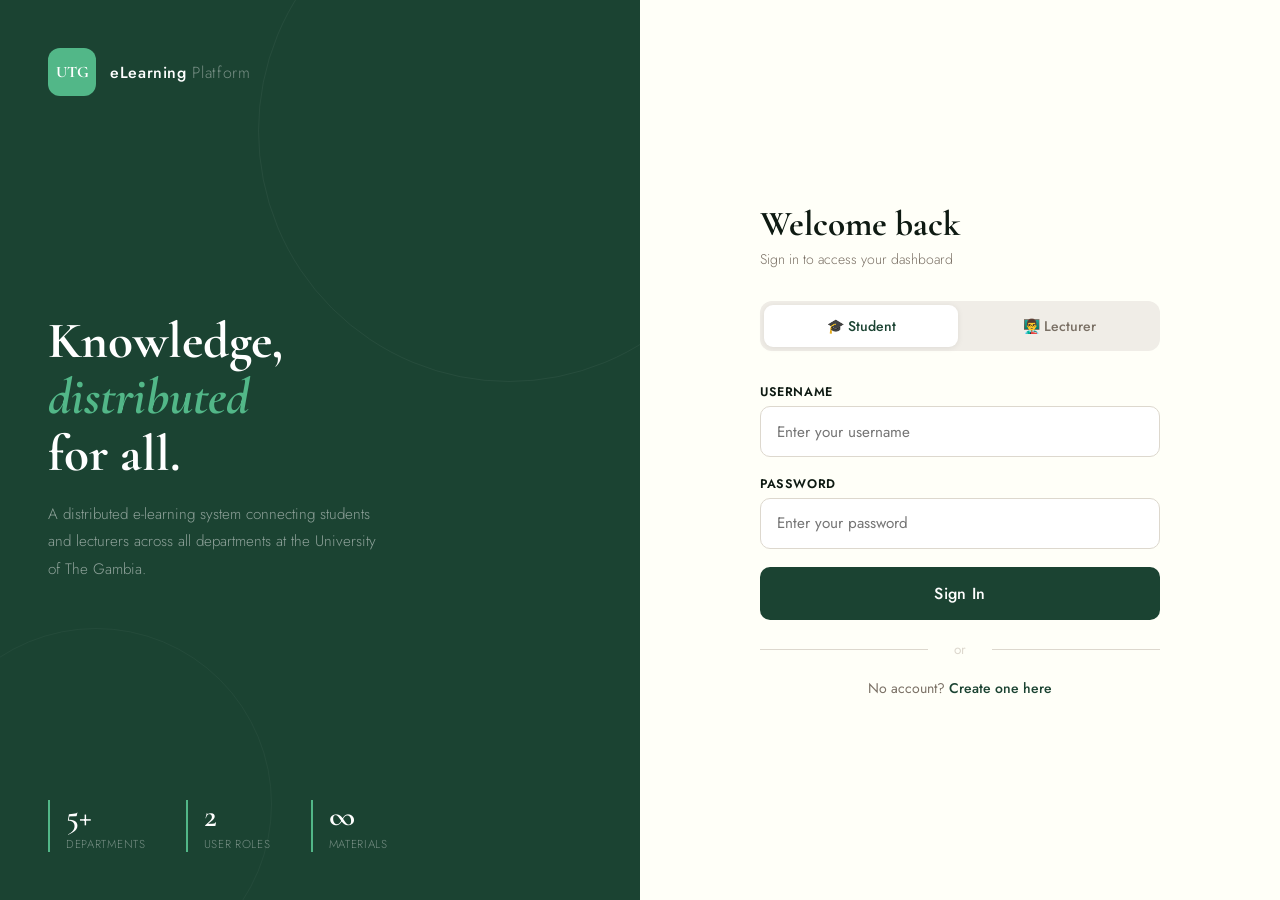
==== src/main/resources/static/lecturer.html @ defd477a "created a lecturer.html" ====
<!DOCTYPE html>
<html lang="en">
<head>
    <meta charset="UTF-8"/>
    <meta name="viewport" content="width=device-width,initial-scale=1"/>
    <title>UTG eLearning — Lecturer</title>
    <link href="https://fonts.googleapis.com/css2?family=Cormorant+Garamond:wght@600;700&family=Jost:wght@300;400;500;600&display=swap" rel="stylesheet"/>
    <style>
        *{margin:0;padding:0;box-sizing:border-box}
        :root{--forest:#1b4332;--moss:#2d6a4f;--leaf:#52b788;--ink:#0e1a12;--paper:#fffff8;--cream:#f8f5ef;--line:#ddd8ce;--muted:#7a7065;--err:#9b2226;--sw:250px;}
        body{font-family:'Jost',sans-serif;background:var(--cream);display:flex;min-height:100vh;}
        /* SIDEBAR — dark ink tone for lecturers */
        .sidebar{width:var(--sw);background:#0e1a12;position:fixed;top:0;left:0;height:100vh;display:flex;flex-direction:column;z-index:20;}
        .sb-brand{padding:1.5rem 1.3rem;border-bottom:1px solid rgba(255,255,255,0.07);display:flex;align-items:center;gap:11px;}
        .sb-logo{width:38px;height:38px;background:var(--leaf);border-radius:9px;display:flex;align-items:center;justify-content:center;font-family:'Cormorant Garamond',serif;font-size:0.8rem;font-weight:700;color:#fff;flex-shrink:0;}
        .sb-title{font-family:'Cormorant Garamond',serif;font-size:1rem;color:#fff;font-weight:600;}
        .sb-title span{display:block;font-family:'Jost',sans-serif;font-size:0.68rem;color:rgba(255,255,255,0.25);font-weight:300;margin-top:1px;}
        .sb-user{padding:1rem 1.3rem;border-bottom:1px solid rgba(255,255,255,0.07);}
        .sb-avatar{width:36px;height:36px;background:var(--moss);border-radius:50%;display:flex;align-items:center;justify-content:center;color:#fff;font-size:0.95rem;font-weight:600;margin-bottom:5px;}
        .sb-name{color:#fff;font-size:0.85rem;font-weight:500;white-space:nowrap;overflow:hidden;text-overflow:ellipsis;}
        .sb-role{font-size:0.7rem;color:rgba(255,255,255,0.3);margin-top:2px;}
        .sb-nav{flex:1;padding:0.7rem 0;}
        .nav-link{display:flex;align-items:center;gap:9px;padding:0.75rem 1.3rem;color:rgba(255,255,255,0.45);cursor:pointer;font-size:0.875rem;transition:all 0.18s;border:none;background:none;width:100%;text-align:left;border-left:3px solid transparent;font-family:'Jost',sans-serif;}
        .nav-link:hover{color:#fff;background:rgba(255,255,255,0.04);}
        .nav-link.active{color:#fff;background:rgba(255,255,255,0.08);border-left-color:var(--leaf);font-weight:500;}
        .nav-link .ni{font-size:0.95rem;width:20px;text-align:center;}
        .sb-foot{padding:1rem 1.3rem;border-top:1px solid rgba(255,255,255,0.07);}
        .sb-foot button{display:flex;align-items:center;gap:7px;background:none;border:none;color:rgba(255,255,255,0.35);font-family:'Jost',sans-serif;font-size:0.82rem;cursor:pointer;transition:color 0.2s;padding:0;}
        .sb-foot button:hover{color:#fff;}
        /* MAIN */
        .main{margin-left:var(--sw);flex:1;padding:2rem 2.2rem;min-height:100vh;}
        .page{display:none;}.page.active{display:block;animation:fadeIn 0.3s ease both;}
        @keyframes fadeIn{from{opacity:0;transform:translateY(8px);}to{opacity:1;transform:translateY(0);}}
        .page-head{display:flex;align-items:flex-start;justify-content:space-between;margin-bottom:1.8rem;gap:1rem;flex-wrap:wrap;}
        .page-head-t h1{font-family:'Cormorant Garamond',serif;font-size:1.9rem;color:var(--ink);font-weight:700;margin-bottom:3px;}
        .page-head-t p{color:var(--muted);font-size:0.875rem;font-weight:300;}
        /* Stats */
        .stats{display:grid;grid-template-columns:repeat(3,1fr);gap:1rem;margin-bottom:1.8rem;}
        .stat{background:var(--paper);border:1px solid var(--line);border-radius:13px;padding:1.2rem 1.4rem;}
        .stat .si{font-size:1.3rem;margin-bottom:6px;}
        .stat .sn{font-family:'Cormorant Garamond',serif;font-size:2rem;color:var(--ink);font-weight:600;line-height:1;}
        .stat .sl{color:var(--muted);font-size:0.72rem;margin-top:3px;text-transform:uppercase;letter-spacing:0.06em;font-weight:300;}
        /* Table */
        .tbl-wrap{background:var(--paper);border:1px solid var(--line);border-radius:13px;overflow:hidden;margin-bottom:1.5rem;}
        table{width:100%;border-collapse:collapse;}
        th{background:#f5f2ec;padding:0.65rem 1rem;font-size:0.7rem;font-weight:600;color:var(--muted);text-transform:uppercase;letter-spacing:0.07em;border-bottom:1px solid var(--line);text-align:left;}
        td{padding:0.85rem 1rem;font-size:0.875rem;color:var(--ink);border-bottom:1px solid #f0ede8;vertical-align:middle;}
        tr:last-child td{border-bottom:none;}
        tr:hover td{background:#fdfcf8;}
        .er td{text-align:center;color:var(--muted);padding:2.2rem;font-style:italic;font-size:0.875rem;}
        /* Buttons */
        .btn{display:inline-flex;align-items:center;gap:5px;padding:0.45rem 1rem;border:none;border-radius:7px;font-family:'Jost',sans-serif;font-size:0.8rem;font-weight:500;cursor:pointer;transition:all 0.18s;white-space:nowrap;}
        .btn-primary{background:var(--forest);color:#fff;}.btn-primary:hover{background:var(--moss);}
        .btn-ghost{background:#f0ede7;color:var(--ink);border:1px solid var(--line);}.btn-ghost:hover{background:#e8e4de;}
        .btn-danger{background:#fff0f0;color:var(--err);border:1px solid #ffc9c9;}.btn-danger:hover{background:#ffe0e0;}
        .btn:disabled{opacity:0.55;cursor:not-allowed;}
        /* Tags */
        .tag{display:inline-flex;padding:2px 8px;border-radius:999px;font-size:0.68rem;font-weight:600;}
        .tag-green{background:#d1fae5;color:#065f46;}
        .tag-amber{background:#fef3c7;color:#92400e;}
        /* Toast */
        .toast{position:fixed;bottom:1.5rem;right:1.5rem;padding:0.8rem 1.3rem;border-radius:10px;font-size:0.875rem;font-weight:500;box-shadow:0 6px 24px rgba(0,0,0,0.15);opacity:0;transform:translateY(8px);transition:all 0.3s;pointer-events:none;z-index:999;max-width:340px;}
        .toast.show{opacity:1;transform:translateY(0);}
        .toast.ok{background:var(--forest);color:#fff;}.toast.err{background:var(--err);color:#fff;}
        /* MODALS */
        .mover{position:fixed;inset:0;background:rgba(0,0,0,0.65);z-index:200;display:none;align-items:center;justify-content:center;padding:1.5rem;}
        .mover.open{display:flex;}
        .modal{background:#fff;border-radius:15px;width:100%;display:flex;flex-direction:column;overflow:hidden;}
        .modal-lg{max-width:880px;max-height:90vh;}
        .modal-sm{max-width:500px;}
        .mhead{display:flex;align-items:center;justify-content:space-between;padding:1rem 1.3rem;border-bottom:1px solid var(--line);}
        .mhead h3{font-family:'Cormorant Garamond',serif;font-size:1.15rem;font-weight:700;color:var(--ink);}
        .mclose{background:none;border:none;font-size:1.3rem;cursor:pointer;color:var(--muted);transition:color 0.2s;padding:4px;line-height:1;}
        .mclose:hover{color:var(--ink);}
        .mbody{flex:1;overflow:auto;}
        .mfoot{padding:0.85rem 1.3rem;border-top:1px solid var(--line);display:flex;justify-content:flex-end;gap:8px;}
        .mbody iframe{width:100%;height:68vh;border:none;}
        .mbody img.pimg{max-width:100%;max-height:68vh;display:block;margin:auto;object-fit:contain;padding:1rem;}
        .no-prev{display:flex;flex-direction:column;align-items:center;justify-content:center;height:240px;color:var(--muted);gap:0.8rem;font-size:0.875rem;}
        /* Upload form */
        .form-body{padding:1.4rem;display:flex;flex-direction:column;gap:1rem;}
        .field{display:flex;flex-direction:column;gap:5px;}
        .field label{font-size:0.78rem;font-weight:600;color:var(--ink);text-transform:uppercase;letter-spacing:0.04em;}
        .field input,.field select{padding:0.75rem 1rem;border:1.5px solid var(--line);border-radius:9px;font-family:'Jost',sans-serif;font-size:0.9rem;color:var(--ink);background:#fff;outline:none;transition:border-color 0.2s;}
        .field input:focus,.field select:focus{border-color:var(--moss);}
        .field input[type="file"]{padding:0.5rem;background:#faf9f7;cursor:pointer;}
        .drop-zone{border:2px dashed var(--line);border-radius:10px;padding:1.5rem;text-align:center;cursor:pointer;transition:border-color 0.2s;}
        .drop-zone:hover{border-color:var(--moss);}
        .drop-zone p{color:var(--muted);font-size:0.85rem;margin-top:6px;}
        .fmsg{font-size:0.83rem;padding:0.55rem 0.85rem;border-radius:7px;display:none;}
        .fmsg.ok{background:#f0fdf4;color:#166534;border:1px solid #bbf7d0;}
        .fmsg.err{background:#fff5f5;color:var(--err);border:1px solid #ffc9c9;}
        .spinner{display:inline-block;width:12px;height:12px;border:2px solid rgba(255,255,255,0.4);border-top-color:#fff;border-radius:50%;animation:spin 0.7s linear infinite;vertical-align:middle;margin-right:4px;}
        @keyframes spin{to{transform:rotate(360deg)}}
    </style>
</head>
<body>

<aside class="sidebar">
    <div class="sb-brand">
        <div class="sb-logo">UTG</div>
        <div class="sb-title">eLearning<span>Lecturer Portal</span></div>
    </div>
    <div class="sb-user">
        <div class="sb-avatar" id="avatarEl">L</div>
        <div class="sb-name" id="nameEl">Lecturer</div>
        <div class="sb-role">Lecturer Account</div>
    </div>
    <nav class="sb-nav">
        <button class="nav-link active" onclick="go('dash',this)"><span class="ni">🏠</span>Dashboard</button>
        <button class="nav-link" onclick="go('upload',this)"><span class="ni">📤</span>Upload Material</button>
        <button class="nav-link" onclick="go('files',this)"><span class="ni">📄</span>My Uploads</button>
        <button class="nav-link" onclick="go('submissions',this)"><span class="ni">📬</span>Student Submissions</button>
    </nav>
    <div class="sb-foot"><button onclick="logout()">🚪 Sign Out</button></div>
</aside>

<main class="main">

    <!-- DASHBOARD -->
    <div class="page active" id="page-dash">
        <div class="page-head">
            <div class="page-head-t">
                <h1>Lecturer Panel</h1>
                <p>Upload course materials and review student submissions</p>
            </div>
        </div>
        <div class="stats">
            <div class="stat"><div class="si">📄</div><div class="sn" id="sc-f">—</div><div class="sl">Files Uploaded</div></div>
            <div class="stat"><div class="si">🏛️</div><div class="sn" id="sc-d">—</div><div class="sl">Departments</div></div>
            <div class="stat"><div class="si">📬</div><div class="sn" id="sc-s">—</div><div class="sl">Student Submissions</div></div>
        </div>
        <div class="page-head-t" style="margin-bottom:1rem;"><h1 style="font-size:1.3rem;">Recent Uploads</h1></div>
        <div class="tbl-wrap">
            <table>
                <thead><tr><th>File Name</th><th>Department</th><th>Uploaded</th><th>Actions</th></tr></thead>
                <tbody id="dash-tbody"><tr class="er"><td colspan="4">Loading...</td></tr></tbody>
            </table>
        </div>
    </div>

    <!-- UPLOAD MATERIAL -->
    <div class="page" id="page-upload">
        <div class="page-head">
            <div class="page-head-t"><h1>Upload Course Material</h1><p>Upload lecture files for your students to download</p></div>
        </div>
        <div class="tbl-wrap" style="max-width:560px;">
            <div class="form-body">
                <div class="fmsg" id="up-msg"></div>
                <div class="field">
                    <label>Department</label>
                    <select id="up-dept">
                        <option value="">Select department</option>
                        <option>Computer Science</option><option>Engineering</option>
                        <option>Business Administration</option><option>Law</option>
                        <option>Medicine</option><option>Agriculture</option>
                    </select>
                </div>
                <div class="field">
                    <label>File</label>
                    <div class="drop-zone" onclick="document.getElementById('up-file').click()">
                        📁
                        <p id="up-fname">Click to select a file (PDF, PPT, DOC, Image…)</p>
                        <input type="file" id="up-file" style="display:none"
                               accept=".pdf,.ppt,.pptx,.doc,.docx,.xls,.xlsx,.txt,.png,.jpg,.jpeg"
                               onchange="onUpFile(this)"/>
                    </div>
                </div>
                <div class="fmsg" id="up-msg2"></div>
                <button class="btn btn-primary" id="up-btn" onclick="doUpload()" style="padding:0.75rem 2rem;font-size:0.95rem;">
                    📤 Upload File
                </button>
                <p style="font-size:0.78rem;color:var(--muted);">Files are stored on the server with a <strong>ReentrantLock</strong> to prevent concurrent upload conflicts (OS synchronization concept).</p>
            </div>
        </div>
    </div>

    <!-- MY UPLOADS -->
    <div class="page" id="page-files">
        <div class="page-head">
            <div class="page-head-t"><h1>My Uploads</h1><p>All files you have uploaded. You can preview or delete them.</p></div>
        </div>
        <!-- Filter -->
        <div style="display:flex;gap:8px;margin-bottom:1.2rem;">
            <input id="deptFilter" placeholder="Filter by department..." style="padding:0.6rem 1rem;border:1.5px solid var(--line);border-radius:8px;font-family:'Jost',sans-serif;font-size:0.875rem;outline:none;flex:1;max-width:280px;"/>
            <button class="btn btn-ghost" onclick="filterByDept()">Filter</button>
            <button class="btn btn-ghost" onclick="loadFiles()">All Files</button>
        </div>
        <div class="tbl-wrap">
            <table>
                <thead><tr><th>File Name</th><th>Department</th><th>Uploaded By</th><th>Date</th><th>Actions</th></tr></thead>
                <tbody id="files-tbody"><tr class="er"><td colspan="5">Loading...</td></tr></tbody>
            </table>
        </div>
    </div>

    <!-- STUDENT SUBMISSIONS -->
    <div class="page" id="page-submissions">
        <div class="page-head">
            <div class="page-head-t"><h1>Student Submissions</h1><p>Review assignment files submitted by your students</p></div>
        </div>
        <div class="tbl-wrap">
            <table>
                <thead><tr><th>Student Name</th><th>Assignment</th><th>File</th><th>Submitted</th><th>Actions</th></tr></thead>
                <tbody id="sub-tbody"><tr class="er"><td colspan="5">Loading...</td></tr></tbody>
            </table>
        </div>
    </div>

</main>

<!-- PREVIEW MODAL -->
<div class="mover" id="previewModal">
    <div class="modal modal-lg">
        <div class="mhead">
            <h3 id="pvTitle">Preview</h3>
            <button class="mclose" onclick="closePv()">✕</button>
        </div>
        <div class="mbody" id="pvBody"></div>
        <div class="mfoot">
            <button class="btn btn-ghost" onclick="closePv()">Close</button>
            <button class="btn btn-primary" id="pvDlBtn">⬇ Download</button>
        </div>
    </div>
</div>

<!-- CONFIRM DELETE MODAL -->
<div class="mover" id="deleteModal">
    <div class="modal modal-sm">
        <div class="mhead"><h3>Delete File</h3><button class="mclose" onclick="closeModal('deleteModal')">✕</button></div>
        <div class="mbody" style="padding:1.4rem;">
            <p style="color:var(--muted);font-size:0.9rem;">Are you sure you want to delete <strong id="del-name"></strong>? This cannot be undone.</p>
        </div>
        <div class="mfoot">
            <button class="btn btn-ghost" onclick="closeModal('deleteModal')">Cancel</button>
            <button class="btn btn-danger" id="del-confirm-btn" onclick="confirmDelete()">Delete</button>
        </div>
    </div>
</div>

<div class="toast" id="toast"></div>

<script>
    // ── CONFIG ──────────────────────────────────────────────
    const API = 'http://localhost:8080';
    // ────────────────────────────────────────────────────────

    const auth = localStorage.getItem('auth');
    const userRaw = localStorage.getItem('user');
    if (!auth || !userRaw) { window.location.href = 'login.html'; }
    const user = JSON.parse(userRaw || '{}');
    if (user.role === 'STUDENT') { window.location.href = 'student.html'; }

    const H = { 'Authorization': 'Basic ' + auth };

    document.getElementById('nameEl').textContent = user.username || 'Lecturer';
    document.getElementById('avatarEl').textContent = (user.username || 'L')[0].toUpperCase();

    let deleteTargetId = null;

    /* ── NAVIGATION ── */
    function go(page, btn) {
        document.querySelectorAll('.page').forEach(p => p.classList.remove('active'));
        document.querySelectorAll('.nav-link').forEach(b => b.classList.remove('active'));
        document.getElementById('page-' + page).classList.add('active');
        if (btn) btn.classList.add('active');
        if (page === 'dash') loadDash();
        if (page === 'files') loadFiles();
        if (page === 'submissions') loadSubmissions();
    }

    function logout() { localStorage.clear(); window.location.href = 'login.html'; }

    /* ── DASHBOARD ── */
    async function loadDash() {
        try {
            // GET /api/files
            const[fRes, sRes] = await Promise.all([
                fetch(`${API}/api/files`, { headers: H }),
                fetch(`${API}/api/submissions/list`, { headers: H })
            ]);

            const files = fRes.ok ? await fRes.json() : [];
            const subs  = sRes.ok ? await sRes.json() : [];

            const depts = new Set(files.map(f => f.department).filter(Boolean));
            document.getElementById('sc-f').textContent = files.length;
            document.getElementById('sc-d').textContent = depts.size;
            document.getElementById('sc-s').textContent = subs.length;

            renderFilesTable('dash-tbody', files.slice(0, 6), false);
        } catch (e) {
            document.getElementById('dash-tbody').innerHTML =
                '<tr class="er"><td colspan="4">Could not load data. Is Spring Boot running?</td></tr>';
        }
    }

    /* ── LOAD ALL FILES ── */
    async function loadFiles() {
        const tb = document.getElementById('files-tbody');
        tb.innerHTML = '<tr class="er"><td colspan="5">Loading...</td></tr>';
        try {
            const res = await fetch(`${API}/api/files`, { headers: H });
            if (!res.ok) throw new Error();
            const files = await res.json();
            renderFilesTable('files-tbody', files, true);
        } catch (e) {
            tb.innerHTML = '<tr class="er"><td colspan="5">Error loading files.</td></tr>';
        }
    }

    /* ── FILTER BY DEPARTMENT ── */
    async function filterByDept() {
        const dept = document.getElementById('deptFilter').value.trim();
        if (!dept) { loadFiles(); return; }
        const tb = document.getElementById('files-tbody');
        try {
            // GET /api/files/department/{dept}
            const res = await fetch(`${API}/api/files/department/${encodeURIComponent(dept)}`, { headers: H });
            if (!res.ok) throw new Error();
            const files = await res.json();
            renderFilesTable('files-tbody', files, true);
        } catch (e) {
            tb.innerHTML = '<tr class="er"><td colspan="5">Error filtering.</td></tr>';
        }
    }

    /* ── RENDER FILES TABLE ── */
    function renderFilesTable(tbodyId, files, showDelete) {
        const tb = document.getElementById(tbodyId);
        if (!files || files.length === 0) {
            const cols = showDelete ? 5 : 4;
            tb.innerHTML = `<tr class="er"><td colspan="${cols}">No files uploaded yet.</td></tr>`;
            return;
        }
        tb.innerHTML = files.map(f => `
    <tr>
      <td><strong>${esc(f.fileName)}</strong></td>
      <td><span class="tag tag-green">${esc(f.department || 'General')}</span></td>
      ${showDelete ? `<td>${esc(f.uploadedBy || 'You')}</td>` : ''}
      <td>${fmtDate(f.uploadedAt)}</td>
      <td style="display:flex;gap:6px;flex-wrap:wrap;">
        <button class="btn btn-ghost" onclick="openPreview(${f.id},'${esc(f.fileName)}')">👁 Preview</button>
        <button class="btn btn-primary" onclick="dlFile(${f.id},'${esc(f.fileName)}')">⬇ Download</button>
        ${showDelete ? `<button class="btn btn-danger" onclick="openDelete(${f.id},'${esc(f.fileName)}')">🗑 Delete</button>` : ''}
      </td>
    </tr>`).join('');
    }

    /* ── UPLOAD FILE ── */
    function onUpFile(input) {
        if (input.files[0]) {
            document.getElementById('up-fname').textContent = '✅ ' + input.files[0].name;
        }
    }

    async function doUpload() {
        const dept = document.getElementById('up-dept').value;
        const file = document.getElementById('up-file').files[0];

        if (!dept) { showFMsg('up-msg', 'Please select a department.', 'err'); return; }
        if (!file) { showFMsg('up-msg', 'Please select a file to upload.', 'err'); return; }

        const btn = document.getElementById('up-btn');
        btn.innerHTML = '<span class="spinner"></span>Uploading...';
        btn.disabled = true;

        const fd = new FormData();
        // POST /api/files/upload
        // Params: file (MultipartFile), department (String)
        fd.append('file', file);
        fd.append('department', dept);

        try {
            const res = await fetch(`${API}/api/files/upload`, {
                method: 'POST',
                headers: H,   // No Content-Type — browser sets multipart boundary automatically
                body: fd
            });

            if (res.ok) {
                showFMsg('up-msg', '✅ File uploaded successfully! Students can now access it.', 'ok');
                document.getElementById('up-dept').value = '';
                document.getElementById('up-file').value = '';
                document.getElementById('up-fname').textContent = 'Click to select a file (PDF, PPT, DOC, Image…)';
                toast('File uploaded!', 'ok');
                loadDash();
            } else if (res.status === 403) {
                showFMsg('up-msg', 'Access denied. Only lecturers can upload files.', 'err');
            } else {
                const text = await res.text();
                showFMsg('up-msg', text || 'Upload failed. Try again.', 'err');
            }
        } catch (e) {
            showFMsg('up-msg', 'Cannot connect to server. Make sure Spring Boot is running on port 8080.', 'err');
        } finally {
            btn.innerHTML = '📤 Upload File';
            btn.disabled = false;
        }
    }

    /* ── PREVIEW ── */
    function openPreview(id, name) {
        document.getElementById('pvTitle').textContent = name;
        const ext = name.split('.').pop().toLowerCase();
        // Stream via download endpoint — GET /api/files/download/{id}
        const src = `${API}/api/files/download/${id}`;
        document.getElementById('pvBody').innerHTML = buildPreviewHTML(src, ext, name);
        document.getElementById('pvDlBtn').onclick = () => dlFile(id, name);
        document.getElementById('previewModal').classList.add('open');
    }

    function buildPreviewHTML(src, ext, name) {
        if (ext === 'pdf') return `<iframe src="${src}" title="${esc(name)}"></iframe>`;
        if (['png','jpg','jpeg','gif','webp','svg','bmp'].includes(ext))
            return `<img class="pimg" src="${src}" alt="${esc(name)}"/>`;
        if (['mp4','webm'].includes(ext))
            return `<video controls style="width:100%;max-height:68vh;background:#000"><source src="${src}"/></video>`;
        if (['doc','docx','ppt','pptx','xls','xlsx'].includes(ext))
            return `<div class="no-prev"><div style="font-size:2.5rem">📝</div><p><strong>${esc(name)}</strong></p><p>Office documents cannot preview inline from localhost.</p><p>Please download to open.</p></div>`;
        if (['txt','md','csv'].includes(ext))
            return `<iframe src="${src}" style="width:100%;height:68vh;border:none;font-family:monospace;"></iframe>`;
        return `<div class="no-prev"><div style="font-size:2.5rem">📄</div><p>No preview for .${ext}</p><p style="font-size:0.8rem">Download to view.</p></div>`;
    }

    function closePv() {
        document.getElementById('previewModal').classList.remove('open');
        document.getElementById('pvBody').innerHTML = '';
    }

    /* ── DOWNLOAD ── */
    async function dlFile(id, name) {
        toast('Downloading...', 'ok');
        try {
            // GET /api/files/download/{id}
            const res = await fetch(`${API}/api/files/download/${id}`, { headers: H });
            if (!res.ok) throw new Error();
            const blob = await res.blob();
            const a = document.createElement('a');
            a.href = URL.createObjectURL(blob);
            a.download = name || 'file';
            document.body.appendChild(a);
            a.click();
            document.body.removeChild(a);
            URL.revokeObjectURL(a.href);
        } catch (e) {
            toast('Download failed.', 'err');
        }
    }

    /* ── DELETE ── */
    function openDelete(id, name) {
        deleteTargetId = id;
        document.getElementById('del-name').textContent = name;
        document.getElementById('deleteModal').classList.add('open');
    }

    async function confirmDelete() {
        if (!deleteTargetId) return;
        const btn = document.getElementById('del-confirm-btn');
        btn.innerHTML = '<span class="spinner"></span>Deleting...';
        btn.disabled = true;
        try {
            // DELETE /api/files/{id}
            const res = await fetch(`${API}/api/files/${deleteTargetId}`, {
                method: 'DELETE',
                headers: H
            });
            if (res.ok || res.status === 204) {
                toast('File deleted.', 'ok');
                closeModal('deleteModal');
                loadFiles();
                loadDash();
            } else {
                toast('Delete failed. Status: ' + res.status, 'err');
            }
        } catch (e) {
            toast('Cannot connect to server.', 'err');
        } finally {
            btn.innerHTML = 'Delete';
            btn.disabled = false;
            deleteTargetId = null;
        }
    }

    /* ── STUDENT SUBMISSIONS ── */
    async function loadSubmissions() {
        const tb = document.getElementById('sub-tbody');
        try {
            // GET /api/submissions/list — see SubmissionController.java
            const res = await fetch(`${API}/api/submissions/list`, { headers: H });
            if (!res.ok) {
                tb.innerHTML = '<tr class="er"><td colspan="5">Submissions endpoint not set up yet. Add SubmissionController.java to your backend.</td></tr>';
                return;
            }
            const subs = await res.json();
            if (!subs.length) {
                tb.innerHTML = '<tr class="er"><td colspan="5">No submissions yet.</td></tr>';
                return;
            }
            tb.innerHTML = subs.map(s => `
      <tr>
        <td><strong>${esc(s.studentName)}</strong></td>
        <td>${esc(s.assignmentTitle)}</td>
        <td>${esc(s.fileName)}</td>
        <td>${fmtDate(s.submittedAt)}</td>
        <td style="display:flex;gap:6px;">
          <button class="btn btn-ghost" onclick="openPreview(${s.id},'${esc(s.fileName)}')">👁 Preview</button>
          <button class="btn btn-primary" onclick="dlSubmission(${s.id},'${esc(s.fileName)}')">⬇ Download</button>
        </td>
      </tr>`).join('');
        } catch (e) {
            tb.innerHTML = '<tr class="er"><td colspan="5">Error loading submissions.</td></tr>';
        }
    }

    async function dlSubmission(id, name) {
        toast('Downloading submission...', 'ok');
        try {
            const res = await fetch(`${API}/api/submissions/download/${id}`, { headers: H });
            if (!res.ok) throw new Error();
            const blob = await res.blob();
            const a = document.createElement('a');
            a.href = URL.createObjectURL(blob);
            a.download = name || 'submission';
            document.body.appendChild(a);
            a.click();
            document.body.removeChild(a);
            URL.revokeObjectURL(a.href);
        } catch (e) {
            toast('Download failed.', 'err');
        }
    }

    /* ── UTILS ── */
    function closeModal(id) { document.getElementById(id).classList.remove('open'); }
    function fmtDate(d) {
        if (!d) return '—';
        return new Date(d).toLocaleDateString('en-GB', { day:'2-digit', month:'short', year:'numeric' });
    }
    function esc(s) {
        return String(s || '').replace(/[&<>"']/g, c =>
            ({'&':'&amp;','<':'&lt;','>':'&gt;','"':'&quot;',"'":'&#39;'}[c]));
    }
    function showFMsg(id, text, type) {
        const el = document.getElementById(id);
        el.textContent = text;
        el.className = 'fmsg ' + type;
        el.style.display = 'block';
    }
    let toastTimer;
    function toast(msg, type = 'ok') {
        const el = document.getElementById('toast');
        el.textContent = msg;
        el.className = 'toast show ' + type;
        clearTimeout(toastTimer);
        toastTimer = setTimeout(() => el.classList.remove('show'), 3500);
    }

    // Backdrop close
    document.querySelectorAll('.mover').forEach(m =>
        m.addEventListener('click', e => { if (e.target === m) { m.classList.remove('open'); document.getElementById('pvBody').innerHTML = ''; } })
    );

    loadDash();
</script>
</body>
</html>
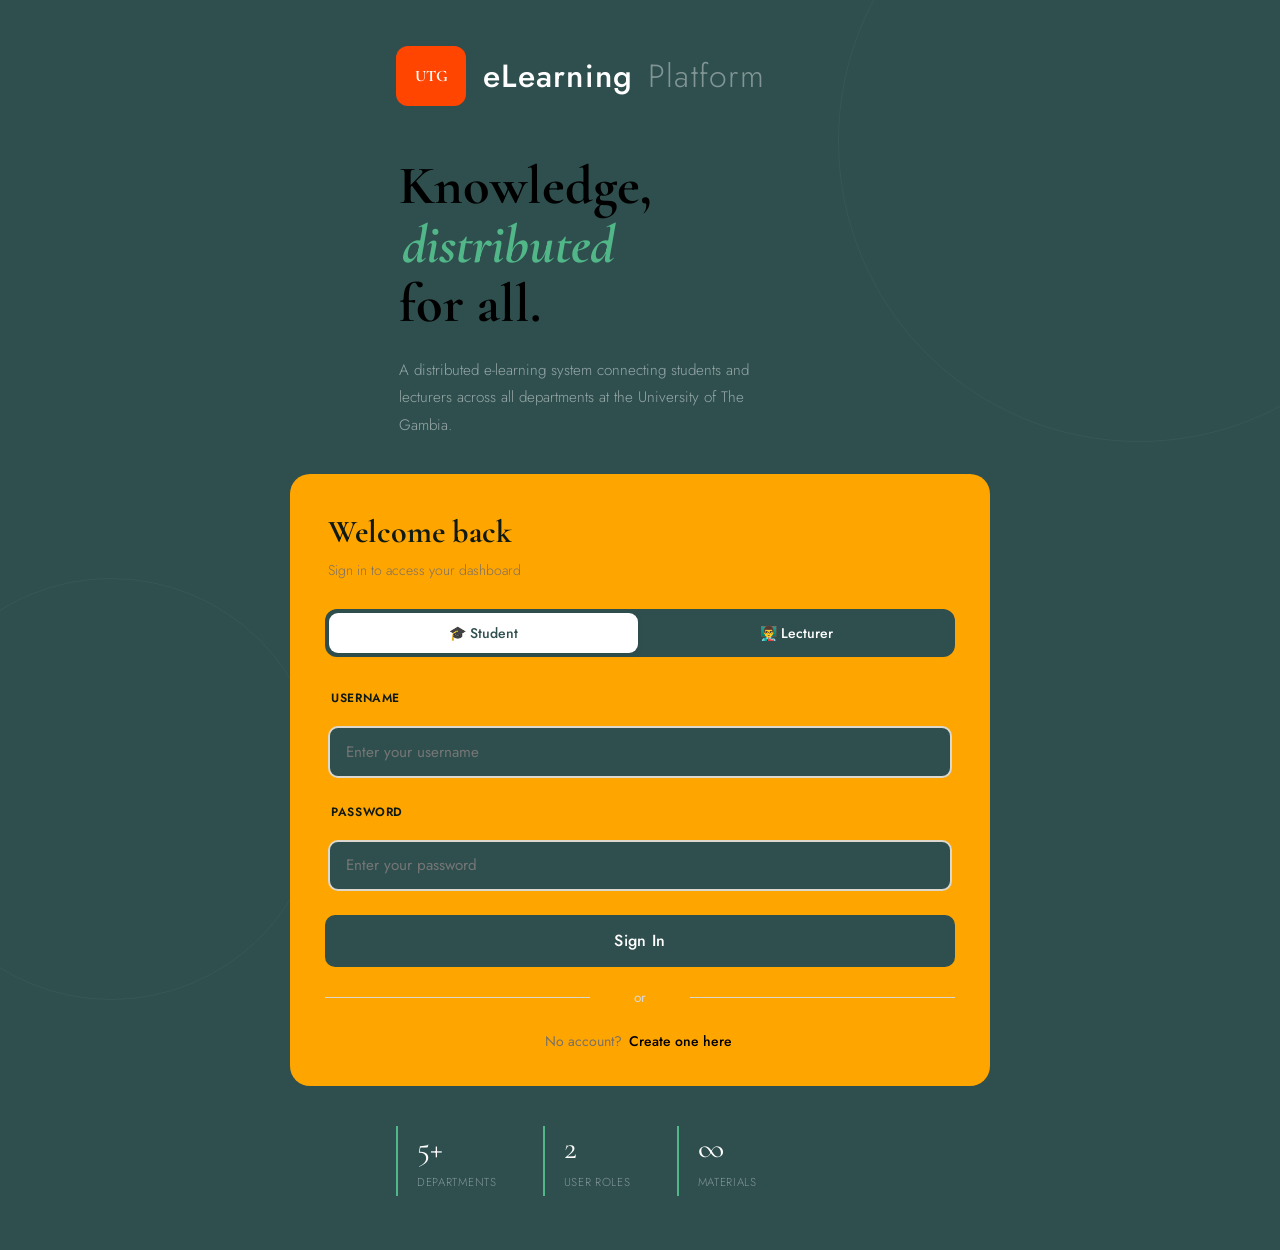
==== commit facd809f: "update" ====
--- a/src/main/resources/static/lecturer.html
+++ b/src/main/resources/static/lecturer.html
@@ -151,7 +151,8 @@
                     <label>Department</label>
                     <select id="up-dept">
                         <option value="">Select department</option>
-                        <option>Computer Science</option><option>Engineering</option>
+                        <option>Computer Science</option><option>Information System</option>
+                        <option>Telecom</option><option>Engineering</option>
                         <option>Business Administration</option><option>Law</option>
                         <option>Medicine</option><option>Agriculture</option>
                     </select>
